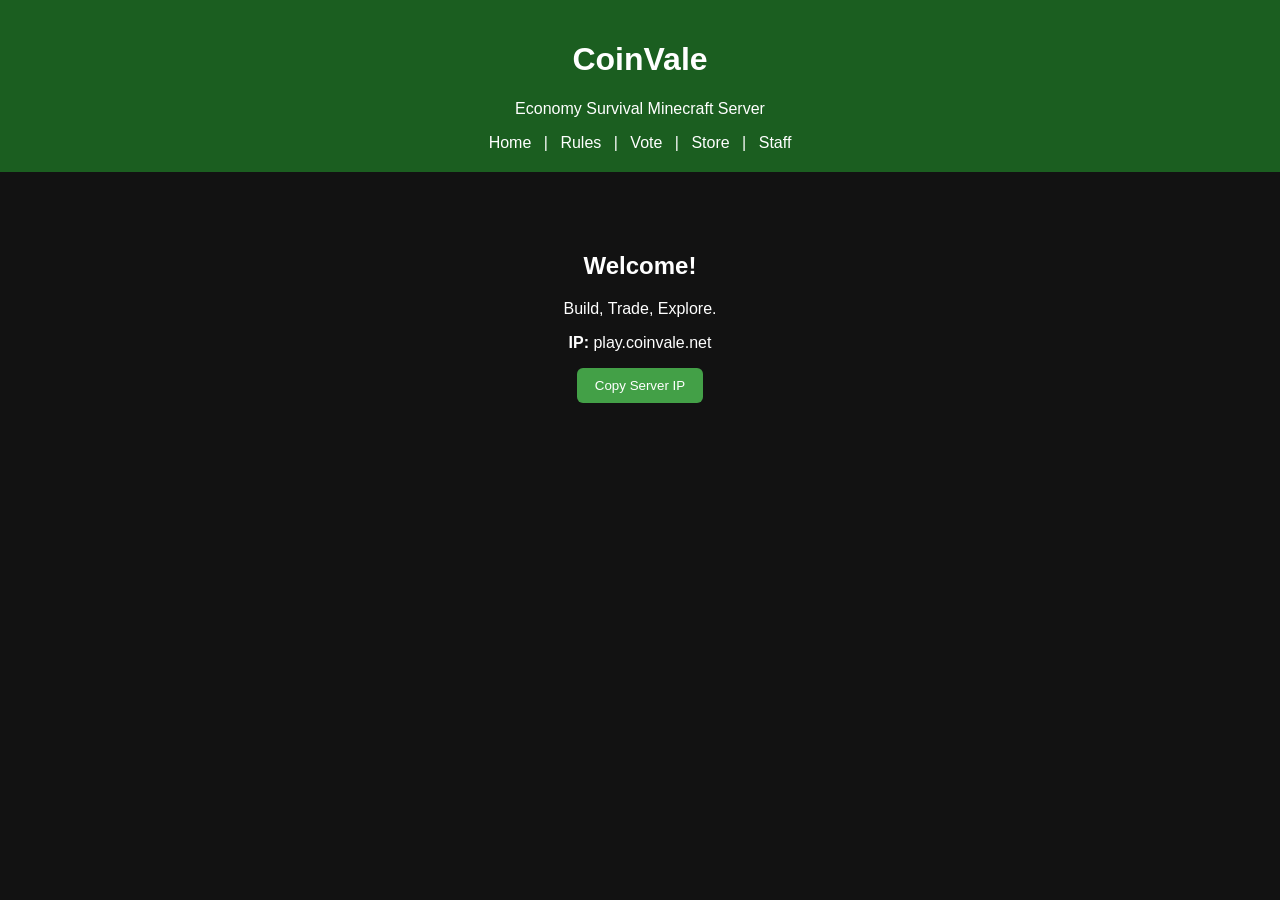
==== index.html @ a15cfa69 "Initial CoinVale website" ====
<!DOCTYPE html><html><head><meta charset='UTF-8'><meta name='viewport' content='width=device-width,initial-scale=1'><title>CoinVale</title><link rel='stylesheet' href='style.css'></head><body><header><h1>CoinVale</h1><p>Economy Survival Minecraft Server</p><nav><a href='index.html'>Home</a> | <a href='pages/rules.html'>Rules</a> | <a href='pages/vote.html'>Vote</a> | <a href='pages/store.html'>Store</a> | <a href='pages/staff.html'>Staff</a></nav></header><main><h2>Welcome!</h2><p>Build, Trade, Explore.</p><p><b>IP:</b> play.coinvale.net</p><button onclick='copyIP()'>Copy Server IP</button></main><script src='script.js'></script></body></html>
---- style.css ----
body{background:#121212;color:#fff;font-family:Arial;text-align:center;margin:0}header{background:#1b5e20;padding:20px}nav a{color:#fff;text-decoration:none;margin:0 8px}main{padding:60px}button{padding:10px 18px;background:#43a047;color:#fff;border:none;border-radius:6px;cursor:pointer}
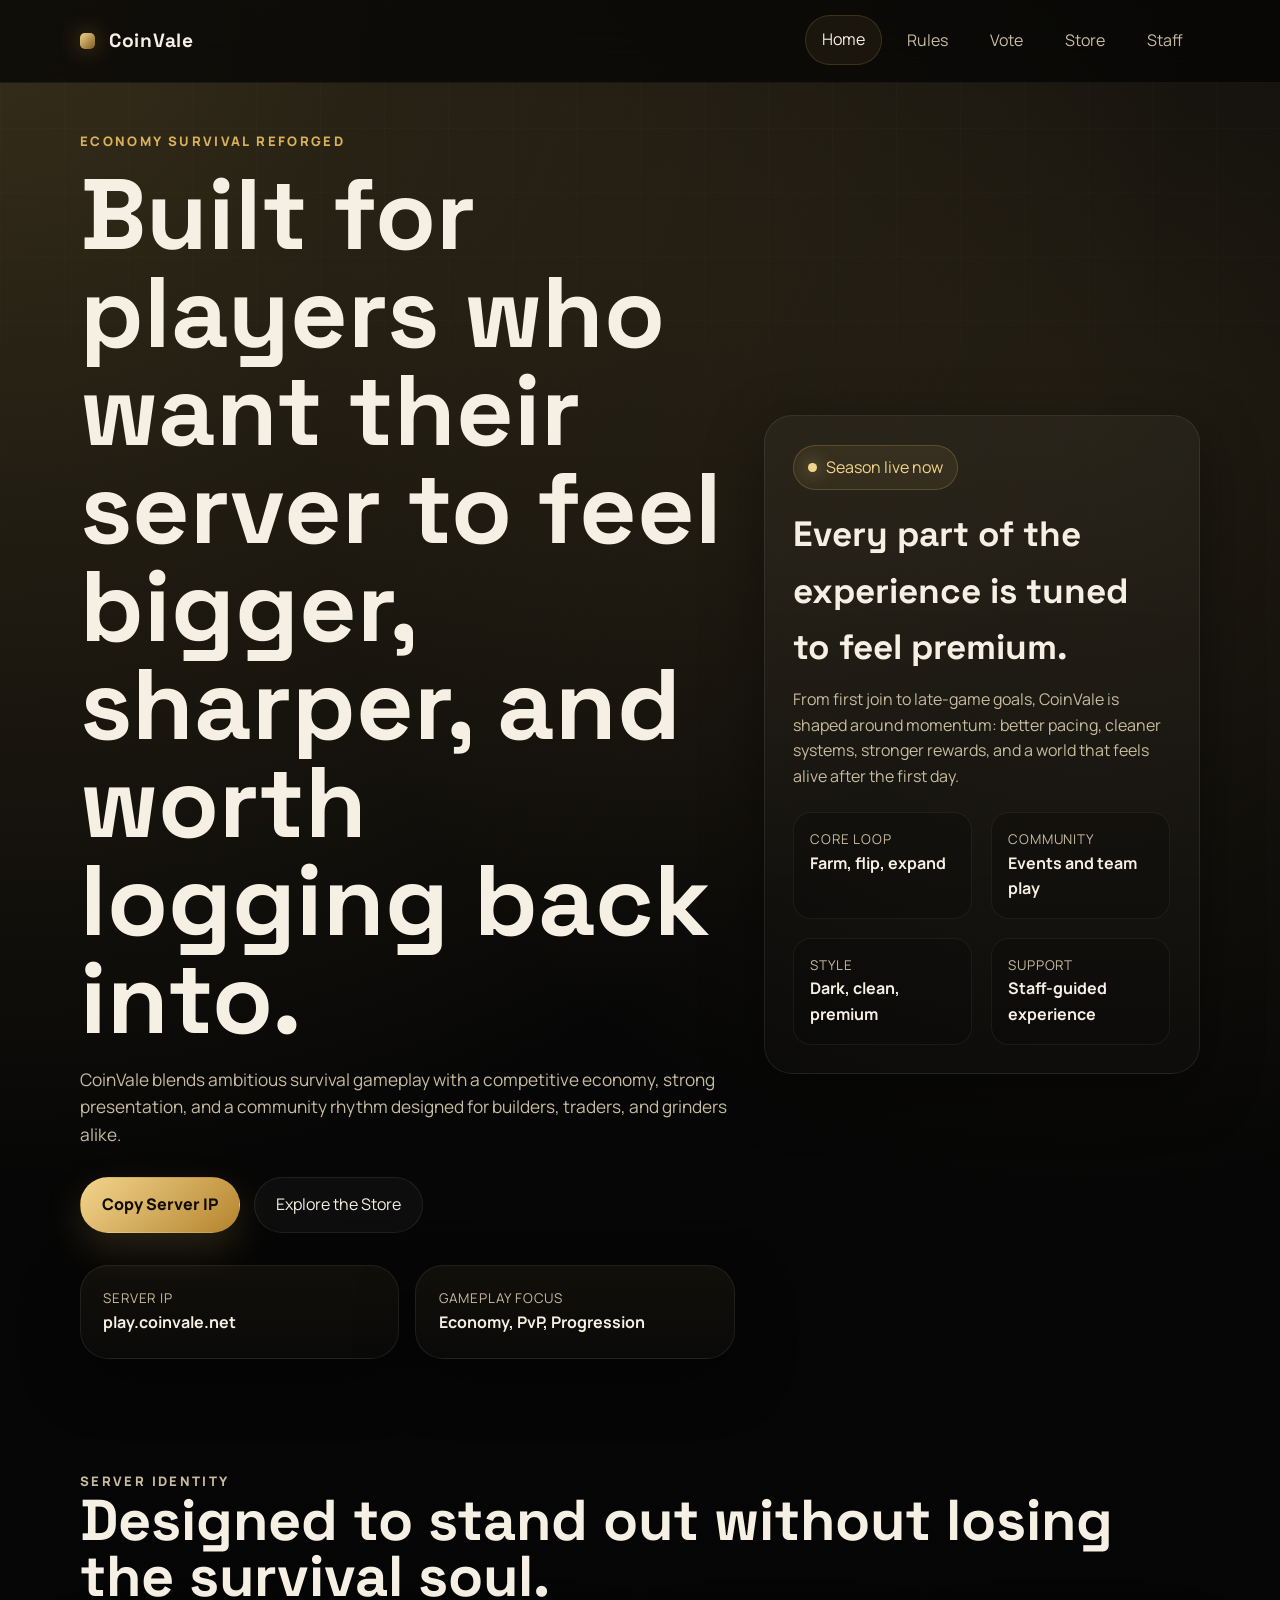
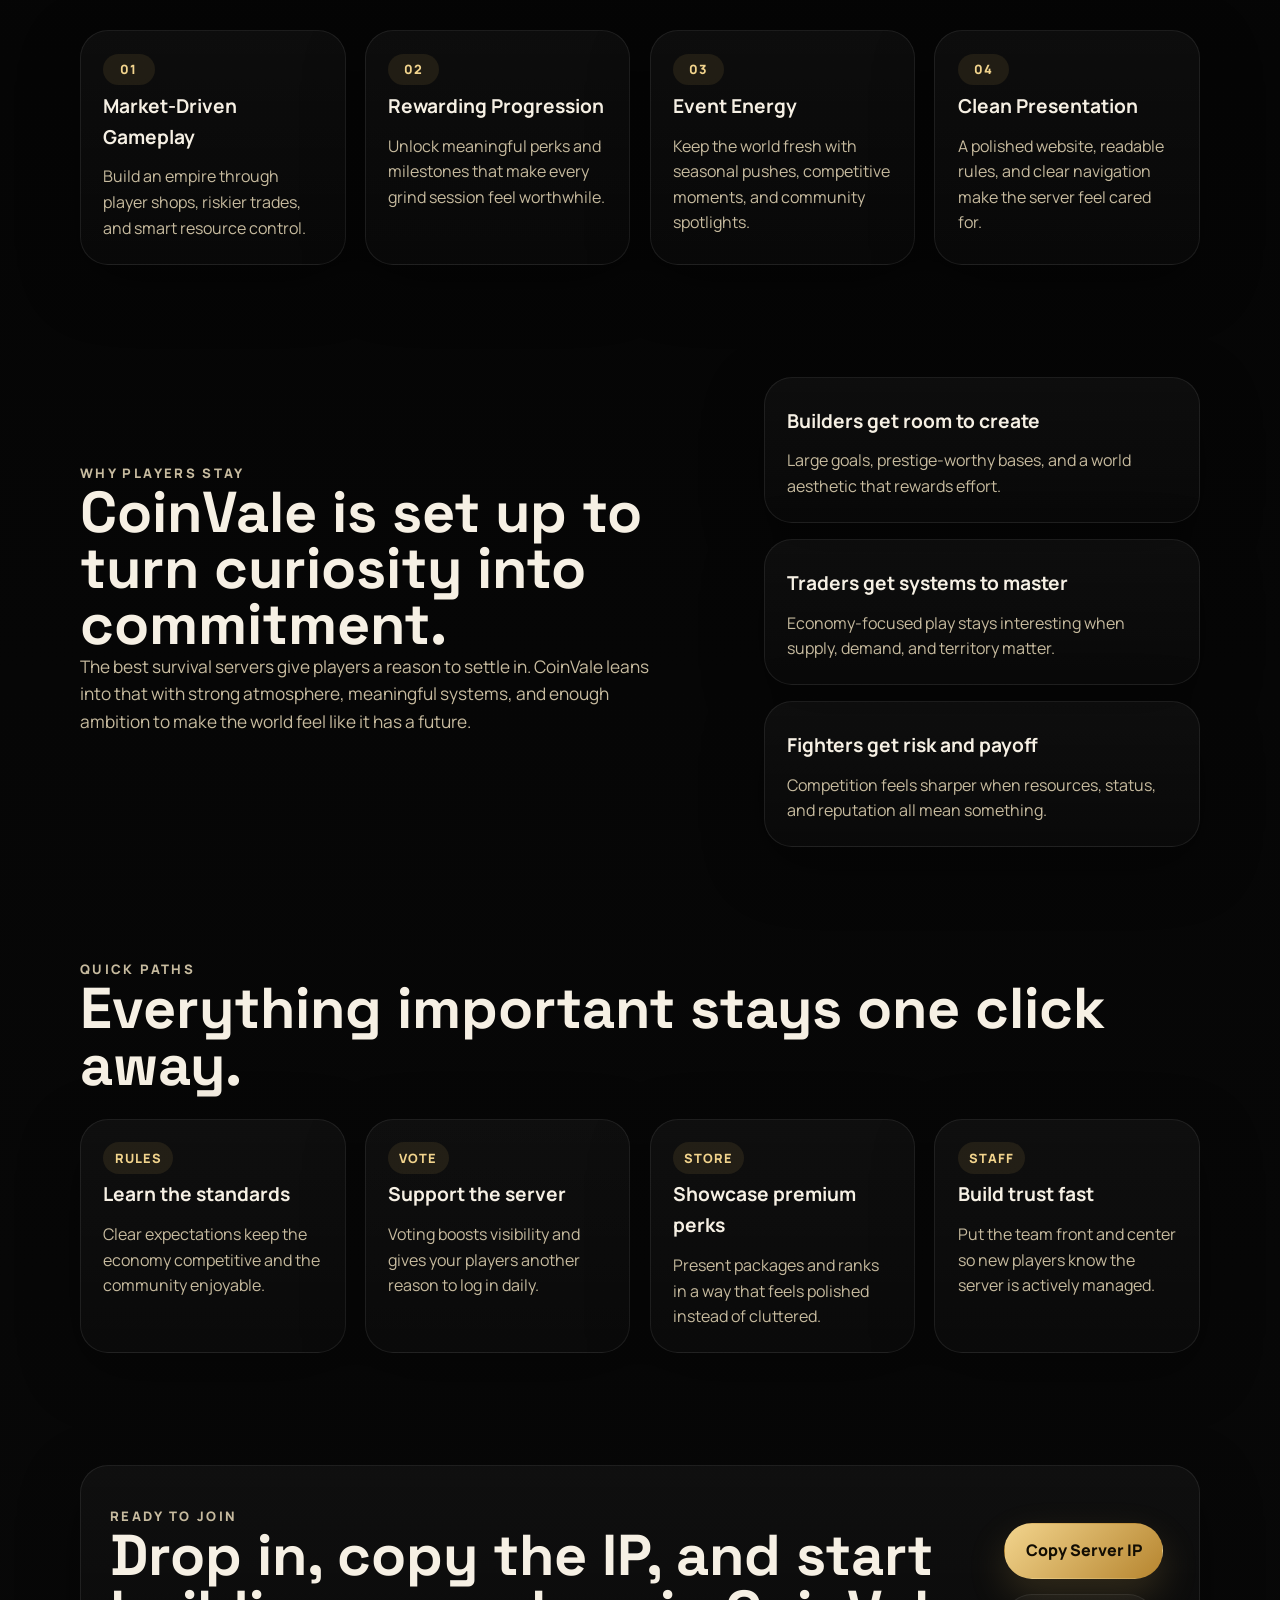
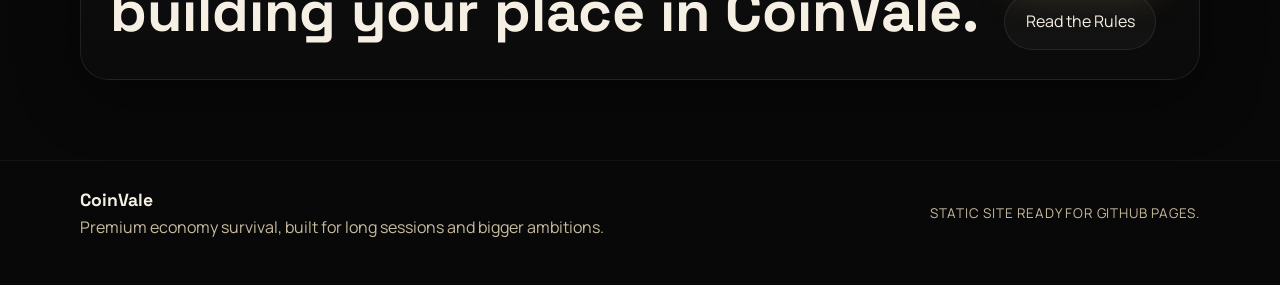
==== commit cce57ee3: "Redesign site with premium responsive layout" ====
--- a/index.html
+++ b/index.html
@@ -1 +1,214 @@
-<!DOCTYPE html><html><head><meta charset='UTF-8'><meta name='viewport' content='width=device-width,initial-scale=1'><title>CoinVale</title><link rel='stylesheet' href='style.css'></head><body><header><h1>CoinVale</h1><p>Economy Survival Minecraft Server</p><nav><a href='index.html'>Home</a> | <a href='pages/rules.html'>Rules</a> | <a href='pages/vote.html'>Vote</a> | <a href='pages/store.html'>Store</a> | <a href='pages/staff.html'>Staff</a></nav></header><main><h2>Welcome!</h2><p>Build, Trade, Explore.</p><p><b>IP:</b> play.coinvale.net</p><button onclick='copyIP()'>Copy Server IP</button></main><script src='script.js'></script></body></html>+<!DOCTYPE html>
+<html lang="en">
+<head>
+  <meta charset="UTF-8">
+  <meta name="viewport" content="width=device-width, initial-scale=1">
+  <meta name="description" content="CoinVale is a premium economy survival Minecraft server with polished progression, events, and community-driven gameplay.">
+  <title>CoinVale | Premium Economy Survival</title>
+  <link rel="preconnect" href="https://fonts.googleapis.com">
+  <link rel="preconnect" href="https://fonts.gstatic.com" crossorigin>
+  <link href="https://fonts.googleapis.com/css2?family=Manrope:wght@400;500;600;700;800&family=Space+Grotesk:wght@500;700&display=swap" rel="stylesheet">
+  <link rel="stylesheet" href="style.css">
+</head>
+<body>
+  <div class="site-shell">
+    <header class="site-header">
+      <div class="container header-inner">
+        <a class="brand" href="index.html" aria-label="CoinVale home">
+          <span class="brand-mark"></span>
+          <span class="brand-text">CoinVale</span>
+        </a>
+        <button class="nav-toggle" type="button" aria-expanded="false" aria-controls="site-nav" data-nav-toggle>
+          Menu
+        </button>
+        <nav class="site-nav" id="site-nav" data-nav-panel>
+          <a class="active" href="index.html">Home</a>
+          <a href="pages/rules.html">Rules</a>
+          <a href="pages/vote.html">Vote</a>
+          <a href="pages/store.html">Store</a>
+          <a href="pages/staff.html">Staff</a>
+        </nav>
+      </div>
+    </header>
+
+    <main>
+      <section class="hero section">
+        <div class="container hero-grid">
+          <div class="hero-copy reveal">
+            <p class="eyebrow">Economy Survival Reforged</p>
+            <h1>Built for players who want their server to feel bigger, sharper, and worth logging back into.</h1>
+            <p class="lead">
+              CoinVale blends ambitious survival gameplay with a competitive economy, strong presentation,
+              and a community rhythm designed for builders, traders, and grinders alike.
+            </p>
+            <div class="hero-actions">
+              <button class="button button-primary" type="button" data-copy-ip>
+                Copy Server IP
+              </button>
+              <a class="button button-secondary" href="pages/store.html">Explore the Store</a>
+            </div>
+            <div class="hero-meta">
+              <article class="meta-card">
+                <span class="meta-label">Server IP</span>
+                <strong>play.coinvale.net</strong>
+              </article>
+              <article class="meta-card">
+                <span class="meta-label">Gameplay Focus</span>
+                <strong>Economy, PvP, Progression</strong>
+              </article>
+            </div>
+          </div>
+
+          <aside class="feature-card hero-panel reveal delay-1">
+            <div class="status-pill">
+              <span class="status-dot"></span>
+              <span>Season live now</span>
+            </div>
+            <h2>Every part of the experience is tuned to feel premium.</h2>
+            <p>
+              From first join to late-game goals, CoinVale is shaped around momentum: better pacing, cleaner
+              systems, stronger rewards, and a world that feels alive after the first day.
+            </p>
+            <div class="mini-grid">
+              <article class="mini-card">
+                <span class="mini-label">Core Loop</span>
+                <strong>Farm, flip, expand</strong>
+              </article>
+              <article class="mini-card">
+                <span class="mini-label">Community</span>
+                <strong>Events and team play</strong>
+              </article>
+              <article class="mini-card">
+                <span class="mini-label">Style</span>
+                <strong>Dark, clean, premium</strong>
+              </article>
+              <article class="mini-card">
+                <span class="mini-label">Support</span>
+                <strong>Staff-guided experience</strong>
+              </article>
+            </div>
+          </aside>
+        </div>
+      </section>
+
+      <section class="section">
+        <div class="container">
+          <div class="section-heading reveal">
+            <p class="eyebrow">Server Identity</p>
+            <h2>Designed to stand out without losing the survival soul.</h2>
+          </div>
+          <div class="stats-grid">
+            <article class="feature-card reveal">
+              <span class="card-tag">01</span>
+              <h3>Market-Driven Gameplay</h3>
+              <p>Build an empire through player shops, riskier trades, and smart resource control.</p>
+            </article>
+            <article class="feature-card reveal delay-1">
+              <span class="card-tag">02</span>
+              <h3>Rewarding Progression</h3>
+              <p>Unlock meaningful perks and milestones that make every grind session feel worthwhile.</p>
+            </article>
+            <article class="feature-card reveal delay-2">
+              <span class="card-tag">03</span>
+              <h3>Event Energy</h3>
+              <p>Keep the world fresh with seasonal pushes, competitive moments, and community spotlights.</p>
+            </article>
+            <article class="feature-card reveal delay-3">
+              <span class="card-tag">04</span>
+              <h3>Clean Presentation</h3>
+              <p>A polished website, readable rules, and clear navigation make the server feel cared for.</p>
+            </article>
+          </div>
+        </div>
+      </section>
+
+      <section class="section">
+        <div class="container split-layout">
+          <div class="split-copy reveal">
+            <p class="eyebrow">Why Players Stay</p>
+            <h2>CoinVale is set up to turn curiosity into commitment.</h2>
+            <p class="lead compact">
+              The best survival servers give players a reason to settle in. CoinVale leans into that with
+              strong atmosphere, meaningful systems, and enough ambition to make the world feel like it has a future.
+            </p>
+          </div>
+          <div class="stacked-cards reveal delay-1">
+            <article class="feature-card">
+              <h3>Builders get room to create</h3>
+              <p>Large goals, prestige-worthy bases, and a world aesthetic that rewards effort.</p>
+            </article>
+            <article class="feature-card">
+              <h3>Traders get systems to master</h3>
+              <p>Economy-focused play stays interesting when supply, demand, and territory matter.</p>
+            </article>
+            <article class="feature-card">
+              <h3>Fighters get risk and payoff</h3>
+              <p>Competition feels sharper when resources, status, and reputation all mean something.</p>
+            </article>
+          </div>
+        </div>
+      </section>
+
+      <section class="section">
+        <div class="container">
+          <div class="section-heading reveal">
+            <p class="eyebrow">Quick Paths</p>
+            <h2>Everything important stays one click away.</h2>
+          </div>
+          <div class="page-grid">
+            <a class="feature-card feature-link reveal" href="pages/rules.html">
+              <span class="card-tag">Rules</span>
+              <h3>Learn the standards</h3>
+              <p>Clear expectations keep the economy competitive and the community enjoyable.</p>
+            </a>
+            <a class="feature-card feature-link reveal delay-1" href="pages/vote.html">
+              <span class="card-tag">Vote</span>
+              <h3>Support the server</h3>
+              <p>Voting boosts visibility and gives your players another reason to log in daily.</p>
+            </a>
+            <a class="feature-card feature-link reveal delay-2" href="pages/store.html">
+              <span class="card-tag">Store</span>
+              <h3>Showcase premium perks</h3>
+              <p>Present packages and ranks in a way that feels polished instead of cluttered.</p>
+            </a>
+            <a class="feature-card feature-link reveal delay-3" href="pages/staff.html">
+              <span class="card-tag">Staff</span>
+              <h3>Build trust fast</h3>
+              <p>Put the team front and center so new players know the server is actively managed.</p>
+            </a>
+          </div>
+        </div>
+      </section>
+
+      <section class="section">
+        <div class="container">
+          <div class="callout reveal">
+            <div>
+              <p class="eyebrow">Ready to Join</p>
+              <h2>Drop in, copy the IP, and start building your place in CoinVale.</h2>
+            </div>
+            <div class="callout-actions">
+              <button class="button button-primary" type="button" data-copy-ip>
+                Copy Server IP
+              </button>
+              <a class="button button-secondary" href="pages/rules.html">Read the Rules</a>
+            </div>
+          </div>
+        </div>
+      </section>
+    </main>
+
+    <footer class="site-footer">
+      <div class="container footer-inner">
+        <div>
+          <strong>CoinVale</strong>
+          <p>Premium economy survival, built for long sessions and bigger ambitions.</p>
+        </div>
+        <p class="footer-note">Static site ready for GitHub Pages.</p>
+      </div>
+    </footer>
+  </div>
+
+  <script src="script.js"></script>
+</body>
+</html>
--- a/style.css
+++ b/style.css
@@ -1 +1,685 @@
-body{background:#121212;color:#fff;font-family:Arial;text-align:center;margin:0}header{background:#1b5e20;padding:20px}nav a{color:#fff;text-decoration:none;margin:0 8px}main{padding:60px}button{padding:10px 18px;background:#43a047;color:#fff;border:none;border-radius:6px;cursor:pointer}+:root {
+  --bg: #050505;
+  --bg-soft: #0c0c0c;
+  --surface: rgba(17, 17, 17, 0.88);
+  --surface-strong: rgba(24, 24, 24, 0.96);
+  --surface-gold: rgba(216, 177, 90, 0.12);
+  --text: #f6f0e4;
+  --muted: #c7bb9f;
+  --gold: #d8b15a;
+  --gold-bright: #f2d48d;
+  --line: rgba(255, 255, 255, 0.08);
+  --line-strong: rgba(216, 177, 90, 0.28);
+  --shadow: 0 18px 60px rgba(0, 0, 0, 0.4);
+  --radius-lg: 28px;
+  --radius-md: 18px;
+  --radius-sm: 12px;
+  --transition: 220ms ease;
+}
+
+*,
+*::before,
+*::after {
+  box-sizing: border-box;
+}
+
+html {
+  scroll-behavior: smooth;
+}
+
+body {
+  margin: 0;
+  min-width: 320px;
+  background:
+    radial-gradient(circle at top left, rgba(216, 177, 90, 0.22), transparent 32%),
+    radial-gradient(circle at 85% 12%, rgba(216, 177, 90, 0.12), transparent 24%),
+    linear-gradient(180deg, #090909 0%, #050505 48%, #080808 100%);
+  color: var(--text);
+  font-family: "Manrope", "Segoe UI", sans-serif;
+  line-height: 1.6;
+}
+
+body::before {
+  content: "";
+  position: fixed;
+  inset: 0;
+  pointer-events: none;
+  background-image:
+    linear-gradient(rgba(255, 255, 255, 0.02) 1px, transparent 1px),
+    linear-gradient(90deg, rgba(255, 255, 255, 0.02) 1px, transparent 1px);
+  background-size: 64px 64px;
+  mask-image: linear-gradient(180deg, rgba(0, 0, 0, 0.85), transparent 92%);
+}
+
+a {
+  color: inherit;
+  text-decoration: none;
+}
+
+button,
+.button {
+  font: inherit;
+}
+
+img {
+  max-width: 100%;
+  display: block;
+}
+
+.site-shell {
+  min-height: 100vh;
+  position: relative;
+  overflow: clip;
+}
+
+.container {
+  width: min(1120px, calc(100% - 2rem));
+  margin: 0 auto;
+}
+
+.section {
+  padding: 2rem 0 5rem;
+}
+
+.site-header {
+  position: sticky;
+  top: 0;
+  z-index: 20;
+  background: rgba(5, 5, 5, 0.74);
+  backdrop-filter: blur(18px);
+  border-bottom: 1px solid rgba(255, 255, 255, 0.05);
+}
+
+.header-inner {
+  position: relative;
+  display: flex;
+  align-items: center;
+  justify-content: space-between;
+  gap: 1rem;
+  padding: 1rem 0;
+}
+
+.brand {
+  display: inline-flex;
+  align-items: center;
+  gap: 0.85rem;
+  font-family: "Space Grotesk", "Segoe UI", sans-serif;
+  font-size: 1.2rem;
+  font-weight: 700;
+  letter-spacing: 0.04em;
+}
+
+.brand-mark {
+  width: 0.95rem;
+  height: 0.95rem;
+  border-radius: 0.3rem;
+  background: linear-gradient(135deg, var(--gold-bright), #7d5c1e);
+  box-shadow: 0 0 22px rgba(216, 177, 90, 0.42);
+}
+
+.site-nav {
+  display: flex;
+  align-items: center;
+  gap: 0.5rem;
+}
+
+.site-nav a {
+  border: 1px solid transparent;
+  border-radius: 999px;
+  color: var(--muted);
+  padding: 0.7rem 1rem;
+  transition:
+    color var(--transition),
+    border-color var(--transition),
+    background-color var(--transition),
+    transform var(--transition);
+}
+
+.site-nav a:hover,
+.site-nav a:focus-visible,
+.site-nav a.active {
+  color: var(--text);
+  border-color: rgba(216, 177, 90, 0.18);
+  background: rgba(216, 177, 90, 0.08);
+  transform: translateY(-1px);
+}
+
+.nav-toggle {
+  display: none;
+  border: 1px solid rgba(216, 177, 90, 0.22);
+  border-radius: 999px;
+  background: rgba(216, 177, 90, 0.08);
+  color: var(--text);
+  cursor: pointer;
+  padding: 0.75rem 1rem;
+  transition:
+    background-color var(--transition),
+    border-color var(--transition),
+    transform var(--transition);
+}
+
+.nav-toggle:hover,
+.nav-toggle:focus-visible {
+  background: rgba(216, 177, 90, 0.14);
+  border-color: rgba(216, 177, 90, 0.3);
+  transform: translateY(-1px);
+}
+
+.hero {
+  padding-top: 3rem;
+}
+
+.hero-grid,
+.split-layout {
+  display: grid;
+  grid-template-columns: minmax(0, 1.2fr) minmax(320px, 0.8fr);
+  gap: 1.8rem;
+  align-items: center;
+}
+
+.hero-copy h1,
+.page-hero h1,
+.section-heading h2,
+.split-copy h2,
+.callout h2 {
+  margin: 0;
+  font-family: "Space Grotesk", "Segoe UI", sans-serif;
+  line-height: 0.98;
+}
+
+.hero-copy h1 {
+  max-width: 11ch;
+  font-size: clamp(3.2rem, 8vw, 6.25rem);
+}
+
+.lead {
+  max-width: 60ch;
+  color: var(--muted);
+  font-size: 1.08rem;
+}
+
+.lead.compact {
+  max-width: 52ch;
+}
+
+.eyebrow {
+  margin: 0 0 0.9rem;
+  color: var(--gold);
+  font-size: 0.82rem;
+  font-weight: 800;
+  letter-spacing: 0.18em;
+  text-transform: uppercase;
+}
+
+.hero-actions,
+.callout-actions {
+  display: flex;
+  flex-wrap: wrap;
+  gap: 0.9rem;
+  margin-top: 1.75rem;
+}
+
+.button {
+  display: inline-flex;
+  align-items: center;
+  justify-content: center;
+  min-height: 3.25rem;
+  padding: 0.9rem 1.3rem;
+  border: 1px solid transparent;
+  border-radius: 999px;
+  cursor: pointer;
+  transition:
+    transform var(--transition),
+    box-shadow var(--transition),
+    border-color var(--transition),
+    background-color var(--transition);
+}
+
+.button:hover,
+.button:focus-visible {
+  transform: translateY(-2px);
+}
+
+.button-primary {
+  background: linear-gradient(135deg, var(--gold-bright), #b6852f);
+  color: #120d03;
+  font-weight: 800;
+  box-shadow: 0 16px 38px rgba(216, 177, 90, 0.18);
+}
+
+.button-primary:hover,
+.button-primary:focus-visible {
+  box-shadow: 0 20px 44px rgba(216, 177, 90, 0.26);
+}
+
+.button-secondary {
+  background: rgba(255, 255, 255, 0.03);
+  border-color: rgba(255, 255, 255, 0.08);
+  color: var(--text);
+}
+
+.button-secondary:hover,
+.button-secondary:focus-visible {
+  border-color: rgba(216, 177, 90, 0.24);
+  background: rgba(216, 177, 90, 0.08);
+}
+
+.button-disabled {
+  cursor: default;
+  opacity: 0.88;
+  pointer-events: none;
+}
+
+.hero-meta {
+  display: grid;
+  grid-template-columns: repeat(2, minmax(0, 1fr));
+  gap: 1rem;
+  margin-top: 2rem;
+}
+
+.meta-card,
+.feature-card,
+.callout {
+  position: relative;
+  overflow: hidden;
+  background: linear-gradient(180deg, rgba(255, 255, 255, 0.035), rgba(255, 255, 255, 0.015));
+  border: 1px solid var(--line);
+  border-radius: var(--radius-lg);
+  box-shadow: var(--shadow);
+}
+
+.meta-card,
+.feature-card {
+  padding: 1.4rem;
+}
+
+.meta-card::before,
+.feature-card::before,
+.callout::before {
+  content: "";
+  position: absolute;
+  inset: 0;
+  background: linear-gradient(135deg, rgba(216, 177, 90, 0.1), transparent 42%);
+  opacity: 0;
+  transition: opacity var(--transition);
+}
+
+.meta-card:hover::before,
+.feature-card:hover::before,
+.callout:hover::before {
+  opacity: 1;
+}
+
+.meta-card {
+  background: linear-gradient(180deg, rgba(216, 177, 90, 0.06), rgba(255, 255, 255, 0.02));
+}
+
+.meta-label,
+.mini-label,
+.staff-role,
+.price-label,
+.footer-note {
+  display: block;
+  color: var(--muted);
+  font-size: 0.84rem;
+  letter-spacing: 0.06em;
+  text-transform: uppercase;
+}
+
+.hero-panel {
+  padding: 1.8rem;
+}
+
+.hero-panel h2 {
+  margin: 1rem 0 0.75rem;
+  font-size: clamp(1.7rem, 3vw, 2.2rem);
+  font-family: "Space Grotesk", "Segoe UI", sans-serif;
+}
+
+.hero-panel p,
+.feature-card p,
+.callout p,
+.page-hero p,
+.section-heading p,
+.split-copy p,
+.site-footer p {
+  margin: 0;
+  color: var(--muted);
+}
+
+.status-pill {
+  display: inline-flex;
+  align-items: center;
+  gap: 0.6rem;
+  border: 1px solid rgba(216, 177, 90, 0.24);
+  border-radius: 999px;
+  background: rgba(216, 177, 90, 0.08);
+  color: var(--gold-bright);
+  padding: 0.55rem 0.85rem;
+}
+
+.status-dot {
+  width: 0.55rem;
+  height: 0.55rem;
+  border-radius: 50%;
+  background: var(--gold-bright);
+  box-shadow: 0 0 18px rgba(242, 212, 141, 0.8);
+}
+
+.mini-grid,
+.stats-grid,
+.page-grid,
+.team-grid,
+.package-grid {
+  display: grid;
+  gap: 1.2rem;
+}
+
+.mini-grid {
+  grid-template-columns: repeat(2, minmax(0, 1fr));
+  margin-top: 1.4rem;
+}
+
+.mini-card {
+  padding: 1rem;
+  border: 1px solid rgba(255, 255, 255, 0.06);
+  border-radius: var(--radius-md);
+  background: rgba(0, 0, 0, 0.18);
+}
+
+.mini-card strong,
+.feature-card h3,
+.staff-card h3,
+.package-card .price {
+  display: block;
+}
+
+.section-heading,
+.page-hero,
+.split-copy {
+  margin-bottom: 1.6rem;
+}
+
+.section-heading h2,
+.split-copy h2,
+.callout h2,
+.page-hero h1 {
+  font-size: clamp(2rem, 5vw, 3.6rem);
+}
+
+.stats-grid {
+  grid-template-columns: repeat(4, minmax(0, 1fr));
+}
+
+.page-grid {
+  grid-template-columns: repeat(4, minmax(0, 1fr));
+}
+
+.stacked-cards {
+  display: grid;
+  gap: 1rem;
+}
+
+.feature-card {
+  transition:
+    transform var(--transition),
+    border-color var(--transition),
+    box-shadow var(--transition);
+}
+
+.feature-card:hover,
+.feature-card:focus-visible {
+  transform: translateY(-6px);
+  border-color: var(--line-strong);
+  box-shadow: 0 24px 70px rgba(0, 0, 0, 0.5);
+}
+
+.feature-card h3,
+.staff-card h3,
+.package-card h3 {
+  margin: 0.35rem 0 0.75rem;
+  font-size: 1.2rem;
+}
+
+.card-tag {
+  display: inline-flex;
+  align-items: center;
+  justify-content: center;
+  min-width: 3.2rem;
+  padding: 0.35rem 0.7rem;
+  border-radius: 999px;
+  background: rgba(216, 177, 90, 0.1);
+  color: var(--gold-bright);
+  font-size: 0.8rem;
+  font-weight: 800;
+  letter-spacing: 0.08em;
+  text-transform: uppercase;
+}
+
+.feature-link {
+  display: block;
+}
+
+.page-hero {
+  padding-top: 2.5rem;
+}
+
+.content-block {
+  padding-bottom: 4rem;
+}
+
+.callout {
+  display: flex;
+  align-items: center;
+  justify-content: space-between;
+  gap: 1.5rem;
+  padding: 1.8rem;
+}
+
+.rule-list,
+.benefit-list {
+  margin: 0.8rem 0 0;
+  padding-left: 1.1rem;
+  color: var(--muted);
+}
+
+.rule-list li,
+.benefit-list li {
+  margin-bottom: 0.45rem;
+}
+
+.team-grid,
+.package-grid {
+  grid-template-columns: repeat(3, minmax(0, 1fr));
+}
+
+.staff-card,
+.package-card {
+  padding: 1.5rem;
+}
+
+.staff-role {
+  color: var(--gold);
+}
+
+.package-card {
+  background:
+    linear-gradient(180deg, rgba(216, 177, 90, 0.08), rgba(255, 255, 255, 0.02)),
+    rgba(17, 17, 17, 0.82);
+}
+
+.price {
+  margin-top: 1rem;
+  font-family: "Space Grotesk", "Segoe UI", sans-serif;
+  font-size: 2rem;
+  color: var(--gold-bright);
+}
+
+.package-note {
+  margin-top: 0.7rem;
+  color: var(--muted);
+  font-size: 0.95rem;
+}
+
+.site-footer {
+  border-top: 1px solid rgba(255, 255, 255, 0.05);
+  padding: 1.6rem 0 2.8rem;
+}
+
+.footer-inner {
+  display: flex;
+  align-items: center;
+  justify-content: space-between;
+  gap: 1rem;
+}
+
+.footer-inner strong {
+  font-family: "Space Grotesk", "Segoe UI", sans-serif;
+  font-size: 1.1rem;
+}
+
+.js-ready .reveal {
+  opacity: 0;
+  transform: translateY(24px);
+  transition:
+    opacity 650ms ease,
+    transform 650ms ease;
+}
+
+.js-ready .reveal.delay-1 {
+  transition-delay: 120ms;
+}
+
+.js-ready .reveal.delay-2 {
+  transition-delay: 220ms;
+}
+
+.js-ready .reveal.delay-3 {
+  transition-delay: 320ms;
+}
+
+.js-ready .reveal.is-visible {
+  opacity: 1;
+  transform: translateY(0);
+}
+
+@media (prefers-reduced-motion: reduce) {
+  html {
+    scroll-behavior: auto;
+  }
+
+  *,
+  *::before,
+  *::after {
+    animation: none !important;
+    transition: none !important;
+  }
+
+  .js-ready .reveal {
+    opacity: 1;
+    transform: none;
+  }
+}
+
+@media (max-width: 1024px) {
+  .stats-grid {
+    grid-template-columns: repeat(2, minmax(0, 1fr));
+  }
+
+  .page-grid {
+    grid-template-columns: repeat(2, minmax(0, 1fr));
+  }
+
+  .team-grid,
+  .package-grid {
+    grid-template-columns: repeat(2, minmax(0, 1fr));
+  }
+}
+
+@media (max-width: 900px) {
+  .nav-toggle {
+    display: inline-flex;
+  }
+
+  .site-nav {
+    position: absolute;
+    top: calc(100% + 0.75rem);
+    right: 0;
+    width: min(320px, calc(100vw - 2rem));
+    flex-direction: column;
+    align-items: stretch;
+    padding: 0.8rem;
+    border: 1px solid var(--line);
+    border-radius: 24px;
+    background: rgba(10, 10, 10, 0.96);
+    box-shadow: var(--shadow);
+    opacity: 0;
+    pointer-events: none;
+    transform: translateY(-10px);
+    transition:
+      opacity var(--transition),
+      transform var(--transition);
+  }
+
+  .site-nav[data-open="true"] {
+    opacity: 1;
+    pointer-events: auto;
+    transform: translateY(0);
+  }
+
+  .hero-grid,
+  .split-layout,
+  .callout,
+  .footer-inner {
+    grid-template-columns: 1fr;
+    display: grid;
+  }
+
+  .footer-inner {
+    justify-content: flex-start;
+  }
+}
+
+@media (max-width: 720px) {
+  .section {
+    padding: 1.6rem 0 3.8rem;
+  }
+
+  .hero {
+    padding-top: 2rem;
+  }
+
+  .hero-copy h1 {
+    max-width: none;
+  }
+
+  .hero-meta,
+  .mini-grid,
+  .stats-grid,
+  .page-grid,
+  .team-grid,
+  .package-grid {
+    grid-template-columns: 1fr;
+  }
+
+  .section-heading h2,
+  .split-copy h2,
+  .callout h2,
+  .page-hero h1 {
+    font-size: clamp(1.85rem, 9vw, 2.6rem);
+  }
+
+  .callout {
+    padding: 1.5rem;
+  }
+
+  .button,
+  .nav-toggle {
+    width: 100%;
+  }
+
+  .hero-actions,
+  .callout-actions {
+    flex-direction: column;
+  }
+}
